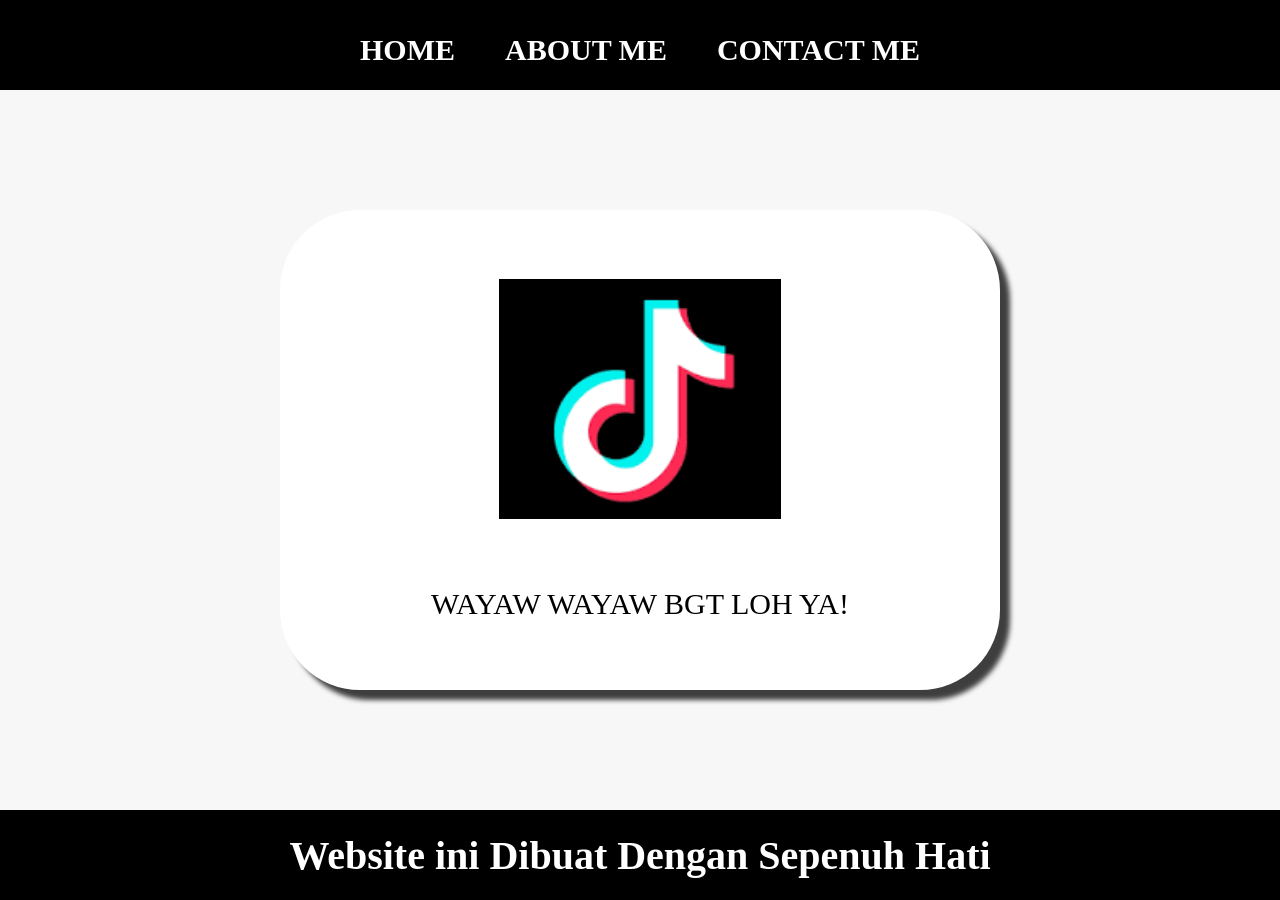
==== website-pertama/index.html @ c2db1232 "Add files via upload" ====
<html>

<head>
    <title>Web Niuniu</title>
    <link rel="stylesheet" href="style.css" />
</head>

<body>
    <div class="container">
        <!-- NAVIGATION BAR-->
        <div class="container-navbar">
            <ul class="ul-navbar">
                <li class="li-navbar">
                    <a href="#" class="a-navbar">HOME</a>
                </li>
                <li class="li-navbar">
                    <a href="about.html" class="a-navbar">ABOUT ME</a>
                </li>
                <li class="li-navbar">
                    <a href="contact.html" class="a-navbar">CONTACT ME</a>
                </li>
            </ul>
        </div>
        <!-- NAVIGATION BAR SELESAI -->

        <!-- CONTENT 1 -->
        <div class="container-content">
            <a href="https://www.tiktok.com/@nihus_nii?_r=1&_t=ZS-985E5A8cLcw" 
             class="a-content">
                <img src="tiktok.png" class="img-content" />
                <p>WAYAW WAYAW BGT LOH YA!</p>
            </a>

        </div>
        <!-- CONTENT 1 END -->

        <!-- FOOTER -->
        <div class="container-footer">
            <h1 class="h1-footer">Website ini Dibuat Dengan Sepenuh Hati</h1>
        </div>
        <!-- FOOTER END -->
</body>
</div>

</html>
---- website-pertama/style.css ----
*, 
html {
  margin: 0;
  padding: 0;
}

.container {}

.container-navbar {
    background-color: black;
    width: 100%;
    height: 10vh;
}

.ul-navbar {
  display: flex;
  height: 100px;
  justify-content: center;
  align-items: center;
}

.li-navbar {
  list-style-type: none;
  padding: 20px;
  margin: 5px;
  color: white;
  font-size: 30px;
}

.li-navbar:hover {
background-color: maroon;
transition: .5s ease-in-out;
transition-delay: .3s
border-radius: 8px;
} 

.a-navbar {
  color: white;
  text-decoration: none;
  font-weight: 800;
}

.container-content {
  background-color: #f7f7f7;
  display: flex;
  justify-content: center;
  align-items: center;
  height: 80vh;
}

.a-content {
  background-color: white;
  color: black;
  text-decoration: none;
  font-size: 30px;
  width: 720px;
  height: 480px;
  display: flex;
  flex-direction: column;
  justify-content: space-evenly;
  align-items: center;
  border-radius: 80px;
  box-shadow: 10px 10px 5px 0px rgba(0,0,0,0.75);
-webkit-box-shadow: 10px 10px 5px 0px rgba(0,0,0,0.75);
-moz-box-shadow: 10px 10px 5px 0px rgba(0,0,0,0.75);
}

.img-content {
height: 50%;
widht: 50%;
}

.container-footer {
  background-color: black;
  display: flex;
  justify-content: center;
  align-items: center;
  height: 10vh;
}

.h1-footer {
  font-size: 40px;
  color: white;
}
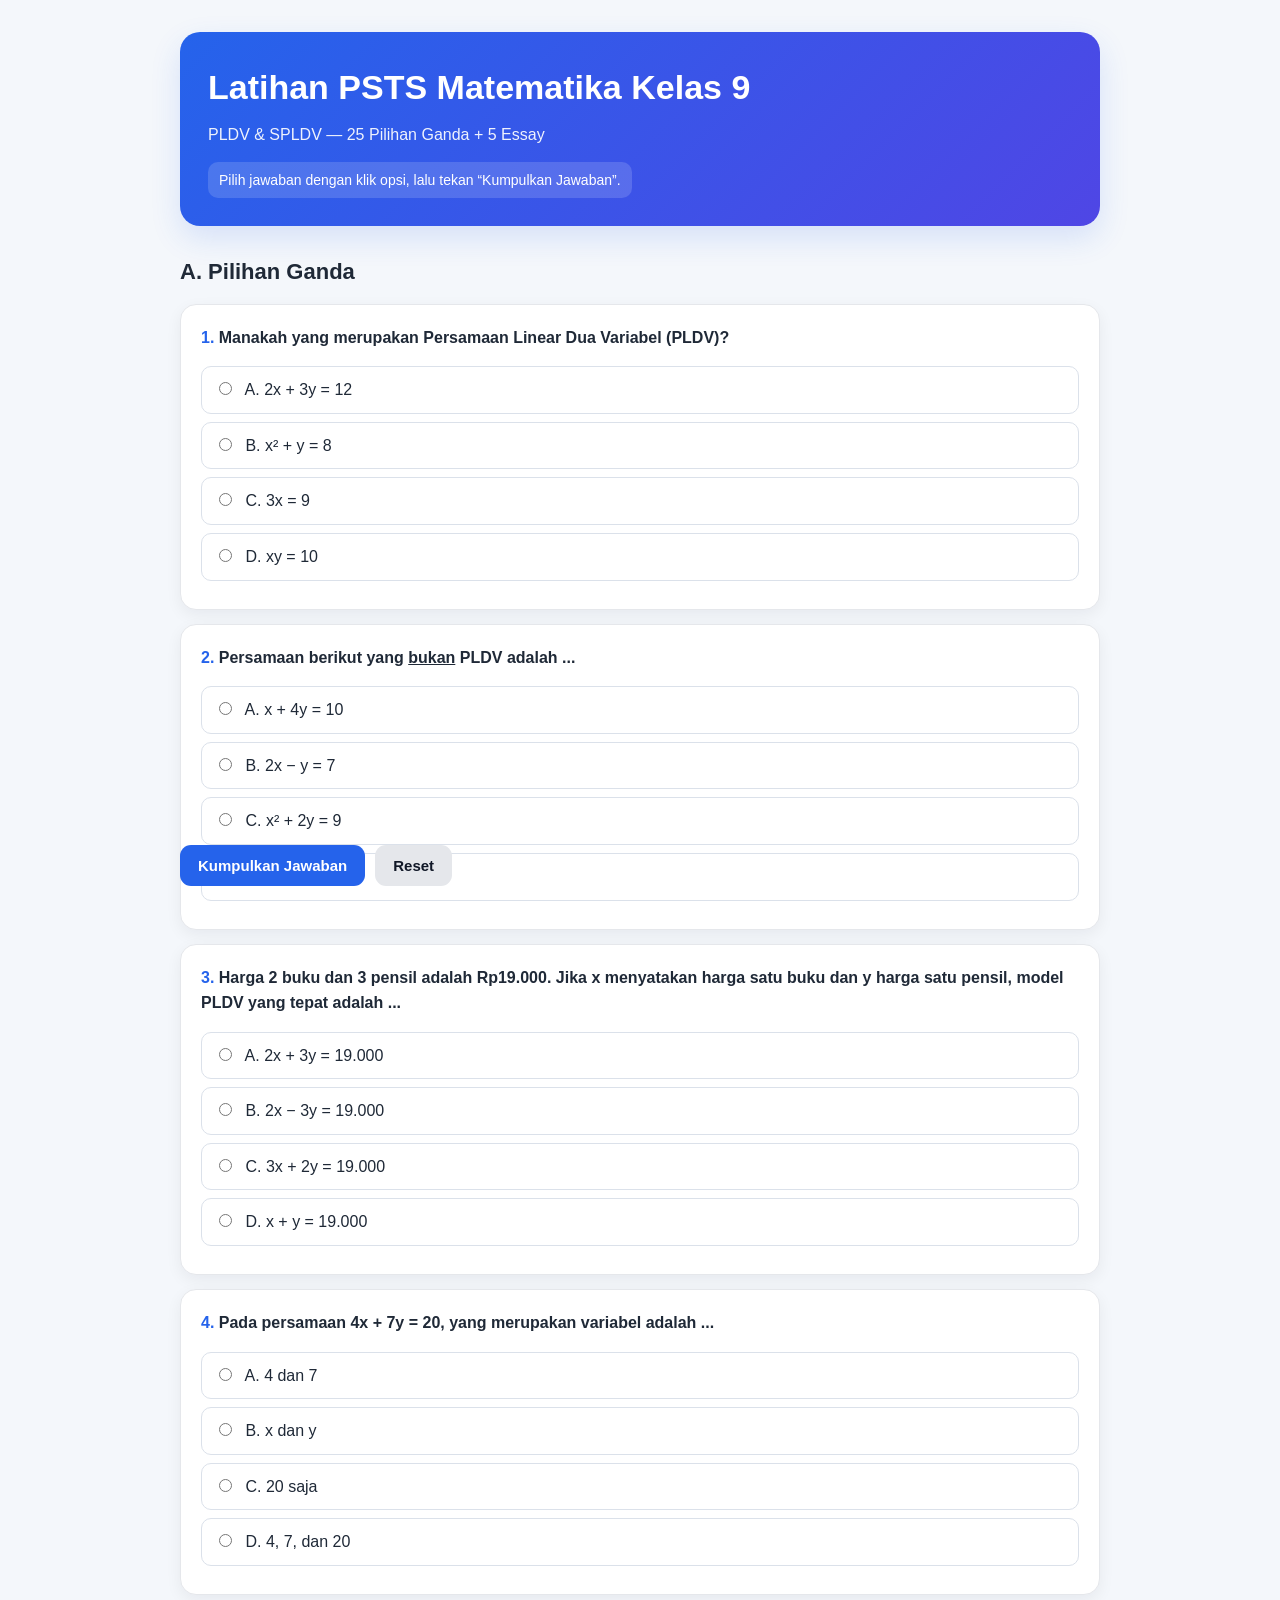
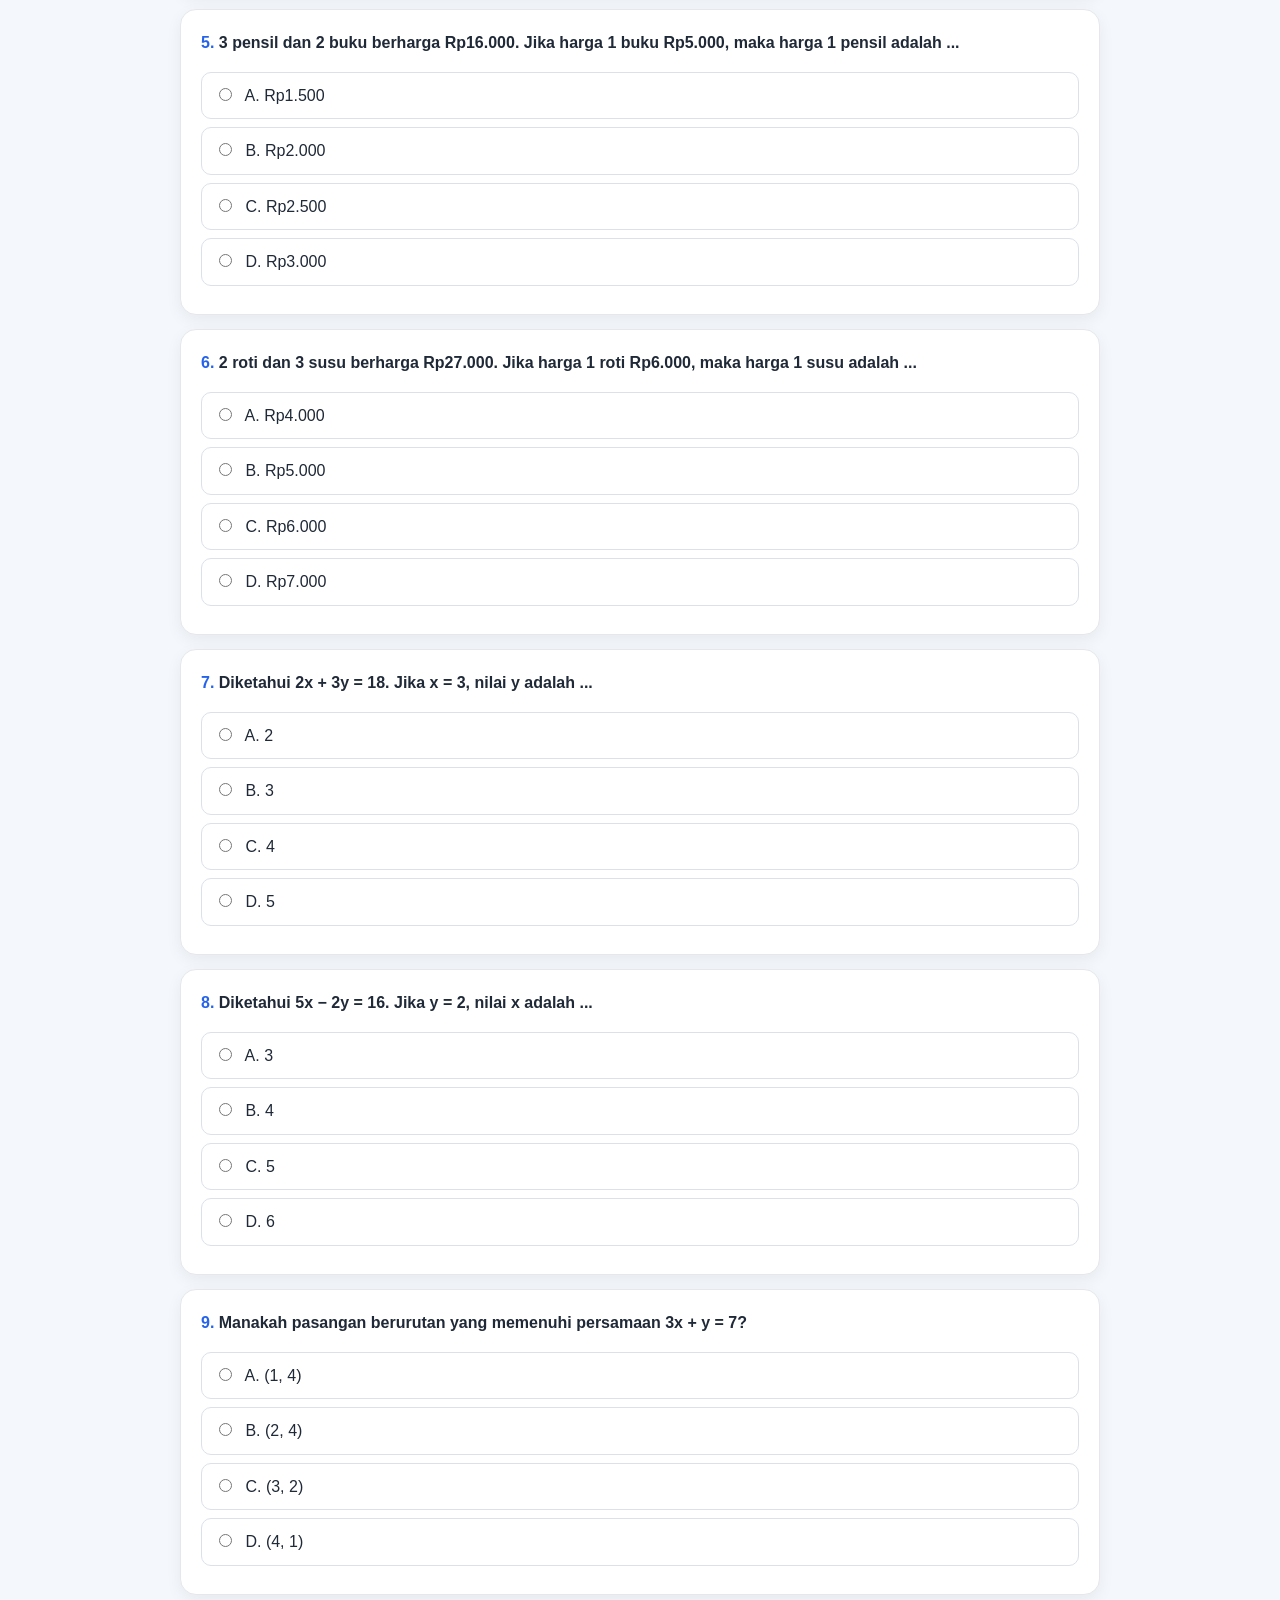
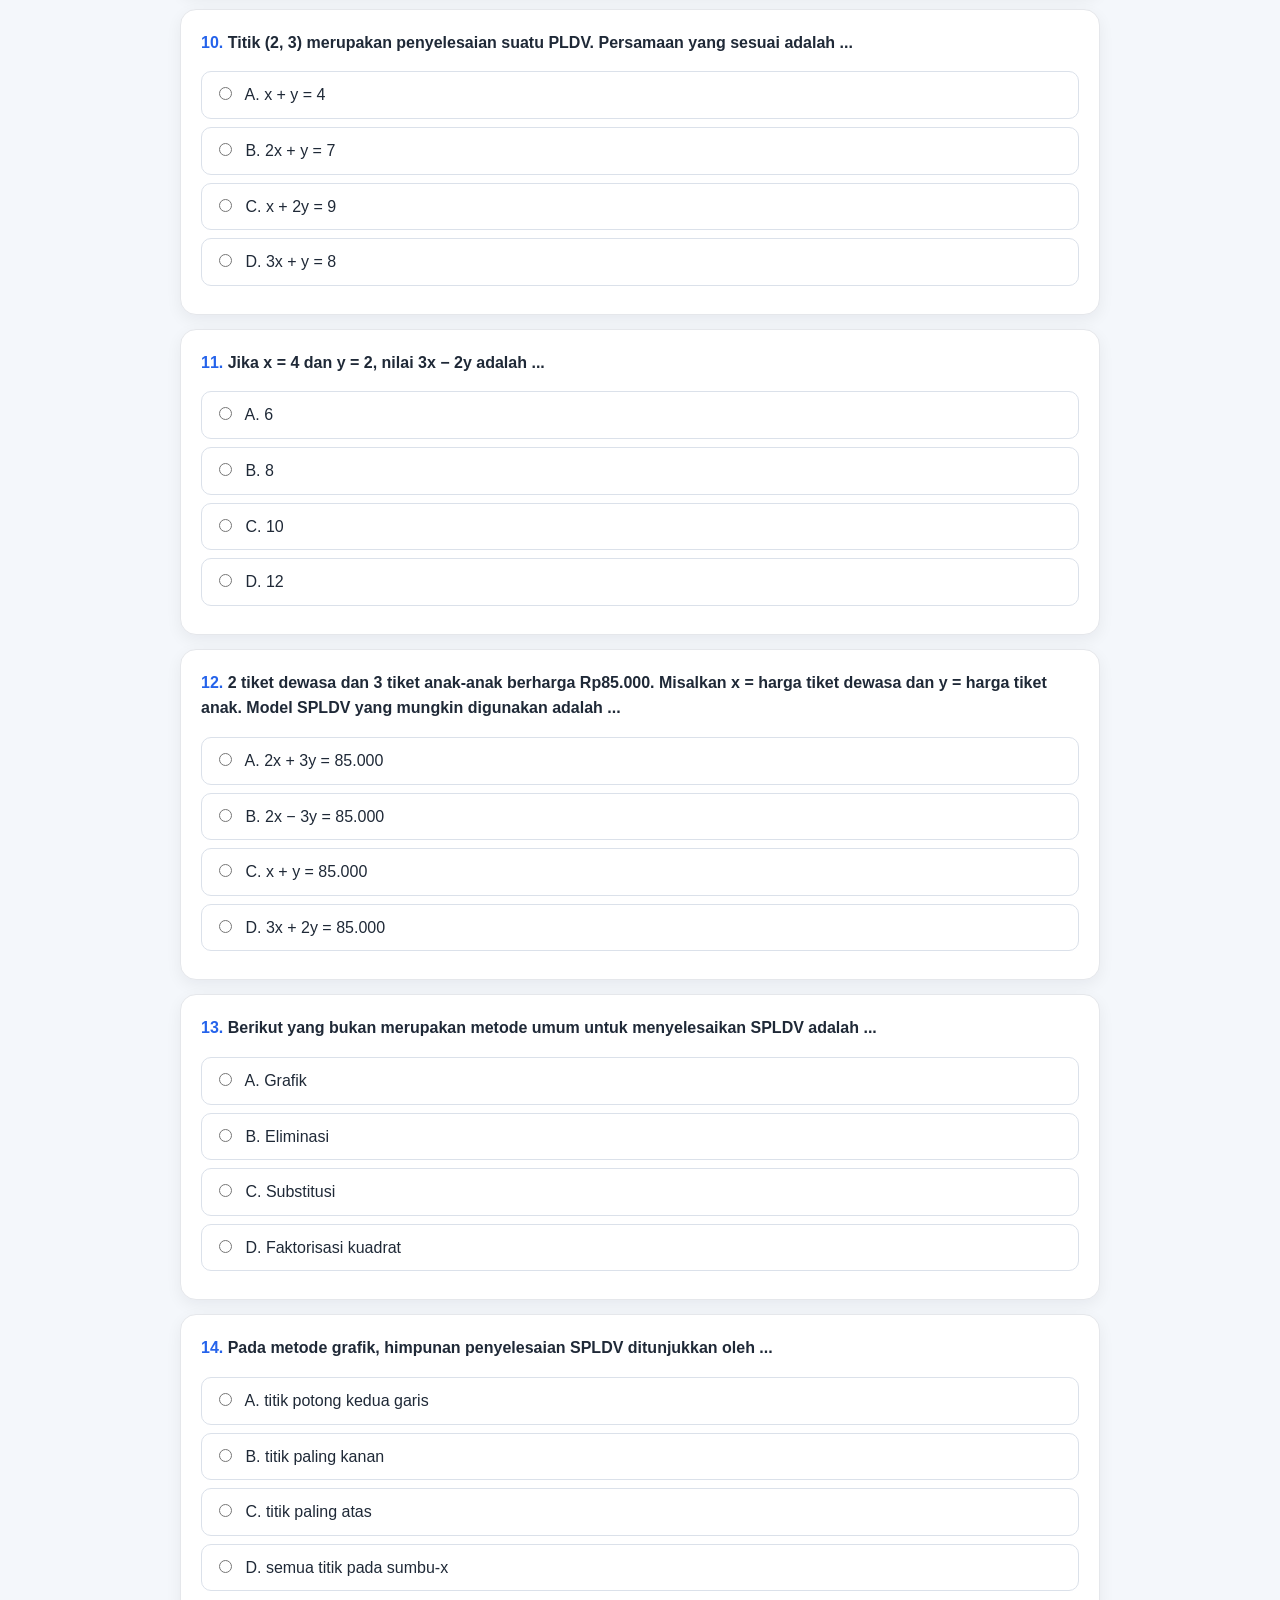
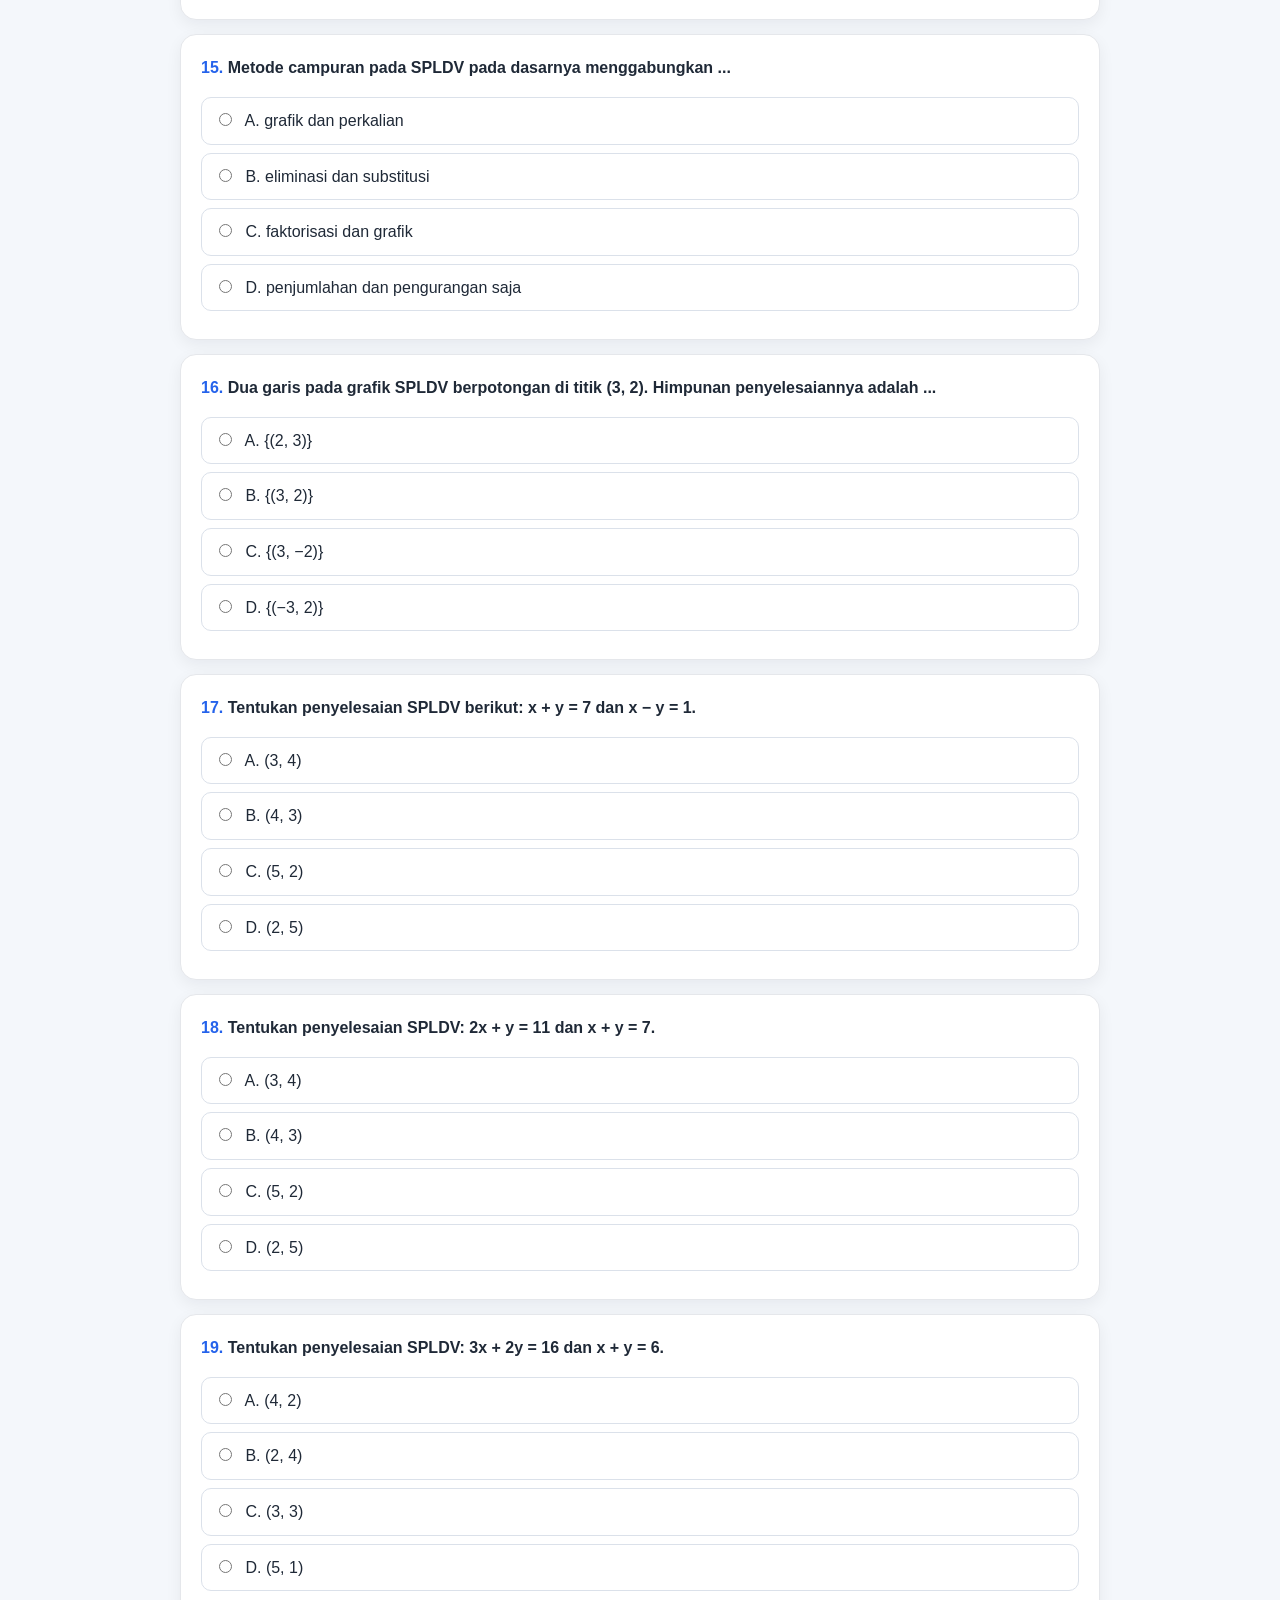
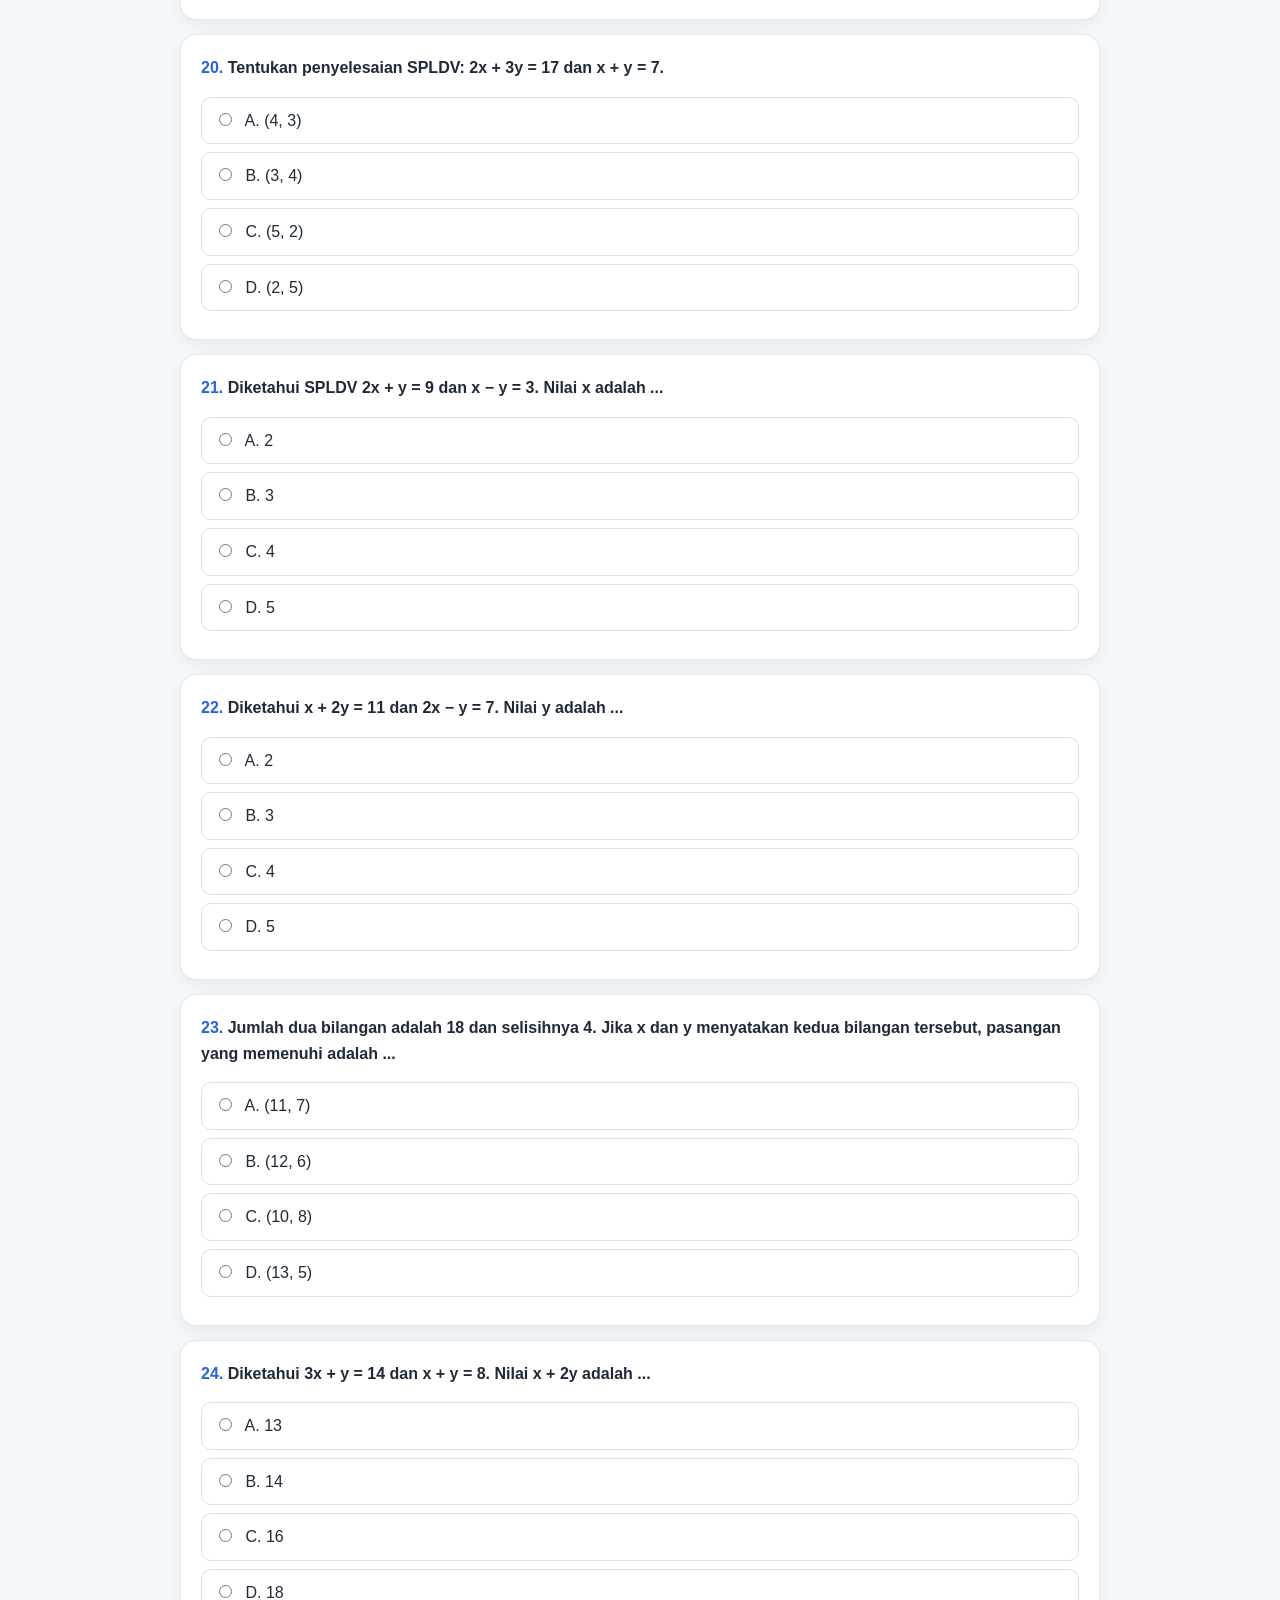
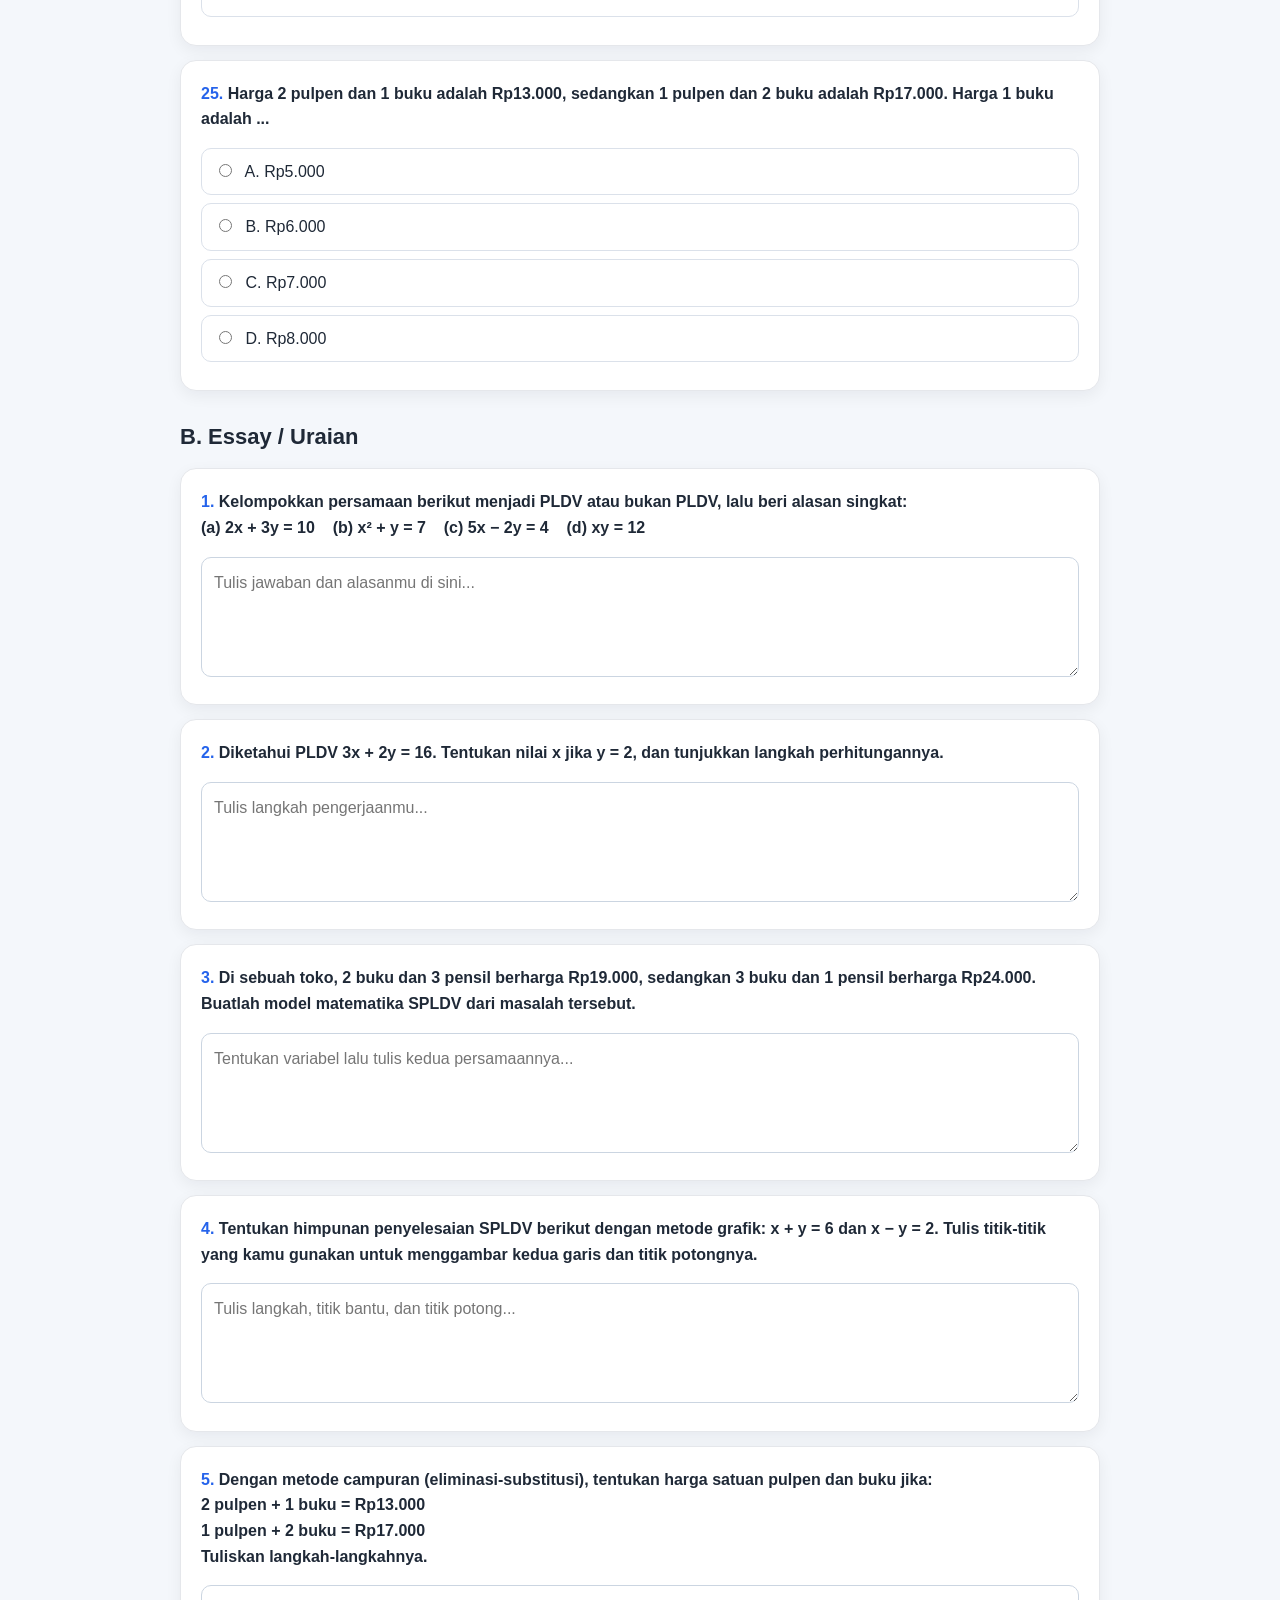
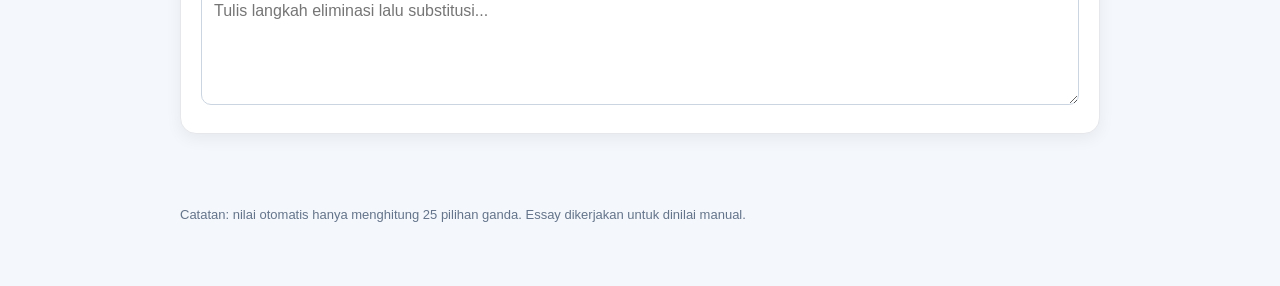
==== commit e7403aae: "Add files via upload" ====
--- a/website-pertama/index.html
+++ b/website-pertama/index.html
@@ -1,45 +1,413 @@
-<html>
-
+<!DOCTYPE html>
+<html lang="id">
 <head>
-    <title>Web Niuniu</title>
-    <link rel="stylesheet" href="style.css" />
+<meta charset="UTF-8">
+<meta name="viewport" content="width=device-width, initial-scale=1.0">
+<title>Latihan PSTS Matematika Kelas 9 — PLDV & SPLDV</title>
+<style>
+    * { box-sizing: border-box; }
+    body {
+        margin: 0;
+        font-family: Arial, Helvetica, sans-serif;
+        background: #f4f7fb;
+        color: #1f2937;
+        line-height: 1.6;
+    }
+    .container {
+        width: min(920px, 92%);
+        margin: 32px auto 60px;
+    }
+    .header {
+        background: linear-gradient(135deg, #2563eb, #4f46e5);
+        color: white;
+        padding: 28px;
+        border-radius: 20px;
+        box-shadow: 0 12px 30px rgba(37, 99, 235, .15);
+        margin-bottom: 22px;
+    }
+    .header h1 { margin: 0 0 8px; font-size: clamp(24px, 4vw, 34px); }
+    .header p { margin: 0; opacity: .92; }
+    .info {
+        margin-top: 14px;
+        display: inline-block;
+        padding: 7px 11px;
+        background: rgba(255,255,255,.15);
+        border-radius: 10px;
+        font-size: 14px;
+    }
+    .section-title {
+        margin: 28px 0 14px;
+        font-size: 22px;
+    }
+    .question {
+        background: white;
+        padding: 20px;
+        border-radius: 16px;
+        margin: 14px 0;
+        box-shadow: 0 5px 16px rgba(15, 23, 42, .06);
+        border: 1px solid #e5e7eb;
+    }
+    .question p { margin-top: 0; font-weight: 700; }
+    .option {
+        display: block;
+        padding: 10px 12px;
+        margin: 8px 0;
+        border: 1px solid #dbe1ea;
+        border-radius: 10px;
+        cursor: pointer;
+        transition: .15s;
+        background: #fff;
+    }
+    .option:hover { background: #f8fbff; border-color: #93c5fd; }
+    .option input { margin-right: 9px; }
+    textarea {
+        width: 100%;
+        min-height: 120px;
+        resize: vertical;
+        padding: 12px;
+        border: 1px solid #cbd5e1;
+        border-radius: 10px;
+        font: inherit;
+        outline: none;
+    }
+    textarea:focus { border-color: #2563eb; box-shadow: 0 0 0 3px rgba(37,99,235,.1); }
+    .actions {
+        display: flex;
+        gap: 10px;
+        flex-wrap: wrap;
+        margin-top: 24px;
+        position: sticky;
+        bottom: 14px;
+        z-index: 10;
+    }
+    button {
+        border: 0;
+        padding: 12px 18px;
+        border-radius: 11px;
+        font-weight: 700;
+        cursor: pointer;
+        font-size: 15px;
+    }
+    #submitBtn { background: #2563eb; color: white; }
+    #resetBtn { background: #e5e7eb; color: #111827; }
+    button:hover { filter: brightness(.97); }
+    #result {
+        display: none;
+        margin-top: 18px;
+        background: #ecfdf5;
+        border: 1px solid #a7f3d0;
+        color: #065f46;
+        padding: 18px;
+        border-radius: 14px;
+        font-weight: 700;
+    }
+    .note {
+        font-size: 13px;
+        color: #64748b;
+        margin-top: 6px;
+    }
+    .number { color: #2563eb; }
+</style>
 </head>
-
 <body>
-    <div class="container">
-        <!-- NAVIGATION BAR-->
-        <div class="container-navbar">
-            <ul class="ul-navbar">
-                <li class="li-navbar">
-                    <a href="#" class="a-navbar">HOME</a>
-                </li>
-                <li class="li-navbar">
-                    <a href="about.html" class="a-navbar">ABOUT ME</a>
-                </li>
-                <li class="li-navbar">
-                    <a href="contact.html" class="a-navbar">CONTACT ME</a>
-                </li>
-            </ul>
-        </div>
-        <!-- NAVIGATION BAR SELESAI -->
-
-        <!-- CONTENT 1 -->
-        <div class="container-content">
-            <a href="https://www.tiktok.com/@nihus_nii?_r=1&_t=ZS-985E5A8cLcw" 
-             class="a-content">
-                <img src="tiktok.png" class="img-content" />
-                <p>WAYAW WAYAW BGT LOH YA!</p>
-            </a>
-
-        </div>
-        <!-- CONTENT 1 END -->
-
-        <!-- FOOTER -->
-        <div class="container-footer">
-            <h1 class="h1-footer">Website ini Dibuat Dengan Sepenuh Hati</h1>
-        </div>
-        <!-- FOOTER END -->
+<div class="container">
+    <div class="header">
+        <h1>Latihan PSTS Matematika Kelas 9</h1>
+        <p>PLDV & SPLDV — 25 Pilihan Ganda + 5 Essay</p>
+        <div class="info">Pilih jawaban dengan klik opsi, lalu tekan “Kumpulkan Jawaban”.</div>
+    </div>
+
+    <form id="quizForm">
+        <h2 class="section-title">A. Pilihan Ganda</h2>
+
+        <div class="question">
+            <p><span class="number">1.</span> Manakah yang merupakan Persamaan Linear Dua Variabel (PLDV)?</p>
+            <label class="option"><input type="radio" name="q1" value="A"> A. 2x + 3y = 12</label>
+            <label class="option"><input type="radio" name="q1" value="B"> B. x² + y = 8</label>
+            <label class="option"><input type="radio" name="q1" value="C"> C. 3x = 9</label>
+            <label class="option"><input type="radio" name="q1" value="D"> D. xy = 10</label>
+        </div>
+
+        <div class="question">
+            <p><span class="number">2.</span> Persamaan berikut yang <u>bukan</u> PLDV adalah ...</p>
+            <label class="option"><input type="radio" name="q2" value="A"> A. x + 4y = 10</label>
+            <label class="option"><input type="radio" name="q2" value="B"> B. 2x − y = 7</label>
+            <label class="option"><input type="radio" name="q2" value="C"> C. x² + 2y = 9</label>
+            <label class="option"><input type="radio" name="q2" value="D"> D. 5x + 3y = 15</label>
+        </div>
+
+        <div class="question">
+            <p><span class="number">3.</span> Harga 2 buku dan 3 pensil adalah Rp19.000. Jika x menyatakan harga satu buku dan y harga satu pensil, model PLDV yang tepat adalah ...</p>
+            <label class="option"><input type="radio" name="q3" value="A"> A. 2x + 3y = 19.000</label>
+            <label class="option"><input type="radio" name="q3" value="B"> B. 2x − 3y = 19.000</label>
+            <label class="option"><input type="radio" name="q3" value="C"> C. 3x + 2y = 19.000</label>
+            <label class="option"><input type="radio" name="q3" value="D"> D. x + y = 19.000</label>
+        </div>
+
+        <div class="question">
+            <p><span class="number">4.</span> Pada persamaan 4x + 7y = 20, yang merupakan variabel adalah ...</p>
+            <label class="option"><input type="radio" name="q4" value="A"> A. 4 dan 7</label>
+            <label class="option"><input type="radio" name="q4" value="B"> B. x dan y</label>
+            <label class="option"><input type="radio" name="q4" value="C"> C. 20 saja</label>
+            <label class="option"><input type="radio" name="q4" value="D"> D. 4, 7, dan 20</label>
+        </div>
+
+        <div class="question">
+            <p><span class="number">5.</span> 3 pensil dan 2 buku berharga Rp16.000. Jika harga 1 buku Rp5.000, maka harga 1 pensil adalah ...</p>
+            <label class="option"><input type="radio" name="q5" value="A"> A. Rp1.500</label>
+            <label class="option"><input type="radio" name="q5" value="B"> B. Rp2.000</label>
+            <label class="option"><input type="radio" name="q5" value="C"> C. Rp2.500</label>
+            <label class="option"><input type="radio" name="q5" value="D"> D. Rp3.000</label>
+        </div>
+
+        <div class="question">
+            <p><span class="number">6.</span> 2 roti dan 3 susu berharga Rp27.000. Jika harga 1 roti Rp6.000, maka harga 1 susu adalah ...</p>
+            <label class="option"><input type="radio" name="q6" value="A"> A. Rp4.000</label>
+            <label class="option"><input type="radio" name="q6" value="B"> B. Rp5.000</label>
+            <label class="option"><input type="radio" name="q6" value="C"> C. Rp6.000</label>
+            <label class="option"><input type="radio" name="q6" value="D"> D. Rp7.000</label>
+        </div>
+
+        <div class="question">
+            <p><span class="number">7.</span> Diketahui 2x + 3y = 18. Jika x = 3, nilai y adalah ...</p>
+            <label class="option"><input type="radio" name="q7" value="A"> A. 2</label>
+            <label class="option"><input type="radio" name="q7" value="B"> B. 3</label>
+            <label class="option"><input type="radio" name="q7" value="C"> C. 4</label>
+            <label class="option"><input type="radio" name="q7" value="D"> D. 5</label>
+        </div>
+
+        <div class="question">
+            <p><span class="number">8.</span> Diketahui 5x − 2y = 16. Jika y = 2, nilai x adalah ...</p>
+            <label class="option"><input type="radio" name="q8" value="A"> A. 3</label>
+            <label class="option"><input type="radio" name="q8" value="B"> B. 4</label>
+            <label class="option"><input type="radio" name="q8" value="C"> C. 5</label>
+            <label class="option"><input type="radio" name="q8" value="D"> D. 6</label>
+        </div>
+
+        <div class="question">
+            <p><span class="number">9.</span> Manakah pasangan berurutan yang memenuhi persamaan 3x + y = 7?</p>
+            <label class="option"><input type="radio" name="q9" value="A"> A. (1, 4)</label>
+            <label class="option"><input type="radio" name="q9" value="B"> B. (2, 4)</label>
+            <label class="option"><input type="radio" name="q9" value="C"> C. (3, 2)</label>
+            <label class="option"><input type="radio" name="q9" value="D"> D. (4, 1)</label>
+        </div>
+
+        <div class="question">
+            <p><span class="number">10.</span> Titik (2, 3) merupakan penyelesaian suatu PLDV. Persamaan yang sesuai adalah ...</p>
+            <label class="option"><input type="radio" name="q10" value="A"> A. x + y = 4</label>
+            <label class="option"><input type="radio" name="q10" value="B"> B. 2x + y = 7</label>
+            <label class="option"><input type="radio" name="q10" value="C"> C. x + 2y = 9</label>
+            <label class="option"><input type="radio" name="q10" value="D"> D. 3x + y = 8</label>
+        </div>
+
+        <div class="question">
+            <p><span class="number">11.</span> Jika x = 4 dan y = 2, nilai 3x − 2y adalah ...</p>
+            <label class="option"><input type="radio" name="q11" value="A"> A. 6</label>
+            <label class="option"><input type="radio" name="q11" value="B"> B. 8</label>
+            <label class="option"><input type="radio" name="q11" value="C"> C. 10</label>
+            <label class="option"><input type="radio" name="q11" value="D"> D. 12</label>
+        </div>
+
+        <div class="question">
+            <p><span class="number">12.</span> 2 tiket dewasa dan 3 tiket anak-anak berharga Rp85.000. Misalkan x = harga tiket dewasa dan y = harga tiket anak. Model SPLDV yang mungkin digunakan adalah ...</p>
+            <label class="option"><input type="radio" name="q12" value="A"> A. 2x + 3y = 85.000</label>
+            <label class="option"><input type="radio" name="q12" value="B"> B. 2x − 3y = 85.000</label>
+            <label class="option"><input type="radio" name="q12" value="C"> C. x + y = 85.000</label>
+            <label class="option"><input type="radio" name="q12" value="D"> D. 3x + 2y = 85.000</label>
+        </div>
+
+        <div class="question">
+            <p><span class="number">13.</span> Berikut yang bukan merupakan metode umum untuk menyelesaikan SPLDV adalah ...</p>
+            <label class="option"><input type="radio" name="q13" value="A"> A. Grafik</label>
+            <label class="option"><input type="radio" name="q13" value="B"> B. Eliminasi</label>
+            <label class="option"><input type="radio" name="q13" value="C"> C. Substitusi</label>
+            <label class="option"><input type="radio" name="q13" value="D"> D. Faktorisasi kuadrat</label>
+        </div>
+
+        <div class="question">
+            <p><span class="number">14.</span> Pada metode grafik, himpunan penyelesaian SPLDV ditunjukkan oleh ...</p>
+            <label class="option"><input type="radio" name="q14" value="A"> A. titik potong kedua garis</label>
+            <label class="option"><input type="radio" name="q14" value="B"> B. titik paling kanan</label>
+            <label class="option"><input type="radio" name="q14" value="C"> C. titik paling atas</label>
+            <label class="option"><input type="radio" name="q14" value="D"> D. semua titik pada sumbu-x</label>
+        </div>
+
+        <div class="question">
+            <p><span class="number">15.</span> Metode campuran pada SPLDV pada dasarnya menggabungkan ...</p>
+            <label class="option"><input type="radio" name="q15" value="A"> A. grafik dan perkalian</label>
+            <label class="option"><input type="radio" name="q15" value="B"> B. eliminasi dan substitusi</label>
+            <label class="option"><input type="radio" name="q15" value="C"> C. faktorisasi dan grafik</label>
+            <label class="option"><input type="radio" name="q15" value="D"> D. penjumlahan dan pengurangan saja</label>
+        </div>
+
+        <div class="question">
+            <p><span class="number">16.</span> Dua garis pada grafik SPLDV berpotongan di titik (3, 2). Himpunan penyelesaiannya adalah ...</p>
+            <label class="option"><input type="radio" name="q16" value="A"> A. {(2, 3)}</label>
+            <label class="option"><input type="radio" name="q16" value="B"> B. {(3, 2)}</label>
+            <label class="option"><input type="radio" name="q16" value="C"> C. {(3, −2)}</label>
+            <label class="option"><input type="radio" name="q16" value="D"> D. {(−3, 2)}</label>
+        </div>
+
+        <div class="question">
+            <p><span class="number">17.</span> Tentukan penyelesaian SPLDV berikut: x + y = 7 dan x − y = 1.</p>
+            <label class="option"><input type="radio" name="q17" value="A"> A. (3, 4)</label>
+            <label class="option"><input type="radio" name="q17" value="B"> B. (4, 3)</label>
+            <label class="option"><input type="radio" name="q17" value="C"> C. (5, 2)</label>
+            <label class="option"><input type="radio" name="q17" value="D"> D. (2, 5)</label>
+        </div>
+
+        <div class="question">
+            <p><span class="number">18.</span> Tentukan penyelesaian SPLDV: 2x + y = 11 dan x + y = 7.</p>
+            <label class="option"><input type="radio" name="q18" value="A"> A. (3, 4)</label>
+            <label class="option"><input type="radio" name="q18" value="B"> B. (4, 3)</label>
+            <label class="option"><input type="radio" name="q18" value="C"> C. (5, 2)</label>
+            <label class="option"><input type="radio" name="q18" value="D"> D. (2, 5)</label>
+        </div>
+
+        <div class="question">
+            <p><span class="number">19.</span> Tentukan penyelesaian SPLDV: 3x + 2y = 16 dan x + y = 6.</p>
+            <label class="option"><input type="radio" name="q19" value="A"> A. (4, 2)</label>
+            <label class="option"><input type="radio" name="q19" value="B"> B. (2, 4)</label>
+            <label class="option"><input type="radio" name="q19" value="C"> C. (3, 3)</label>
+            <label class="option"><input type="radio" name="q19" value="D"> D. (5, 1)</label>
+        </div>
+
+        <div class="question">
+            <p><span class="number">20.</span> Tentukan penyelesaian SPLDV: 2x + 3y = 17 dan x + y = 7.</p>
+            <label class="option"><input type="radio" name="q20" value="A"> A. (4, 3)</label>
+            <label class="option"><input type="radio" name="q20" value="B"> B. (3, 4)</label>
+            <label class="option"><input type="radio" name="q20" value="C"> C. (5, 2)</label>
+            <label class="option"><input type="radio" name="q20" value="D"> D. (2, 5)</label>
+        </div>
+
+        <div class="question">
+            <p><span class="number">21.</span> Diketahui SPLDV 2x + y = 9 dan x − y = 3. Nilai x adalah ...</p>
+            <label class="option"><input type="radio" name="q21" value="A"> A. 2</label>
+            <label class="option"><input type="radio" name="q21" value="B"> B. 3</label>
+            <label class="option"><input type="radio" name="q21" value="C"> C. 4</label>
+            <label class="option"><input type="radio" name="q21" value="D"> D. 5</label>
+        </div>
+
+        <div class="question">
+            <p><span class="number">22.</span> Diketahui x + 2y = 11 dan 2x − y = 7. Nilai y adalah ...</p>
+            <label class="option"><input type="radio" name="q22" value="A"> A. 2</label>
+            <label class="option"><input type="radio" name="q22" value="B"> B. 3</label>
+            <label class="option"><input type="radio" name="q22" value="C"> C. 4</label>
+            <label class="option"><input type="radio" name="q22" value="D"> D. 5</label>
+        </div>
+
+        <div class="question">
+            <p><span class="number">23.</span> Jumlah dua bilangan adalah 18 dan selisihnya 4. Jika x dan y menyatakan kedua bilangan tersebut, pasangan yang memenuhi adalah ...</p>
+            <label class="option"><input type="radio" name="q23" value="A"> A. (11, 7)</label>
+            <label class="option"><input type="radio" name="q23" value="B"> B. (12, 6)</label>
+            <label class="option"><input type="radio" name="q23" value="C"> C. (10, 8)</label>
+            <label class="option"><input type="radio" name="q23" value="D"> D. (13, 5)</label>
+        </div>
+
+        <div class="question">
+            <p><span class="number">24.</span> Diketahui 3x + y = 14 dan x + y = 8. Nilai x + 2y adalah ...</p>
+            <label class="option"><input type="radio" name="q24" value="A"> A. 13</label>
+            <label class="option"><input type="radio" name="q24" value="B"> B. 14</label>
+            <label class="option"><input type="radio" name="q24" value="C"> C. 16</label>
+            <label class="option"><input type="radio" name="q24" value="D"> D. 18</label>
+        </div>
+
+        <div class="question">
+            <p><span class="number">25.</span> Harga 2 pulpen dan 1 buku adalah Rp13.000, sedangkan 1 pulpen dan 2 buku adalah Rp17.000. Harga 1 buku adalah ...</p>
+            <label class="option"><input type="radio" name="q25" value="A"> A. Rp5.000</label>
+            <label class="option"><input type="radio" name="q25" value="B"> B. Rp6.000</label>
+            <label class="option"><input type="radio" name="q25" value="C"> C. Rp7.000</label>
+            <label class="option"><input type="radio" name="q25" value="D"> D. Rp8.000</label>
+        </div>
+
+        <h2 class="section-title">B. Essay / Uraian</h2>
+
+        <div class="question">
+            <p><span class="number">1.</span> Kelompokkan persamaan berikut menjadi PLDV atau bukan PLDV, lalu beri alasan singkat:<br>
+            (a) 2x + 3y = 10 &nbsp;&nbsp; (b) x² + y = 7 &nbsp;&nbsp; (c) 5x − 2y = 4 &nbsp;&nbsp; (d) xy = 12</p>
+            <textarea name="e1" placeholder="Tulis jawaban dan alasanmu di sini..."></textarea>
+        </div>
+
+        <div class="question">
+            <p><span class="number">2.</span> Diketahui PLDV 3x + 2y = 16. Tentukan nilai x jika y = 2, dan tunjukkan langkah perhitungannya.</p>
+            <textarea name="e2" placeholder="Tulis langkah pengerjaanmu..."></textarea>
+        </div>
+
+        <div class="question">
+            <p><span class="number">3.</span> Di sebuah toko, 2 buku dan 3 pensil berharga Rp19.000, sedangkan 3 buku dan 1 pensil berharga Rp24.000. Buatlah model matematika SPLDV dari masalah tersebut.</p>
+            <textarea name="e3" placeholder="Tentukan variabel lalu tulis kedua persamaannya..."></textarea>
+        </div>
+
+        <div class="question">
+            <p><span class="number">4.</span> Tentukan himpunan penyelesaian SPLDV berikut dengan metode grafik: x + y = 6 dan x − y = 2. Tulis titik-titik yang kamu gunakan untuk menggambar kedua garis dan titik potongnya.</p>
+            <textarea name="e4" placeholder="Tulis langkah, titik bantu, dan titik potong..."></textarea>
+        </div>
+
+        <div class="question">
+            <p><span class="number">5.</span> Dengan metode campuran (eliminasi-substitusi), tentukan harga satuan pulpen dan buku jika:
+            <br>2 pulpen + 1 buku = Rp13.000
+            <br>1 pulpen + 2 buku = Rp17.000
+            <br>Tuliskan langkah-langkahnya.</p>
+            <textarea name="e5" placeholder="Tulis langkah eliminasi lalu substitusi..."></textarea>
+        </div>
+
+        <div class="actions">
+            <button type="button" id="submitBtn" onclick="gradeQuiz()">Kumpulkan Jawaban</button>
+            <button type="reset" id="resetBtn" onclick="resetResult()">Reset</button>
+        </div>
+        <div id="result"></div>
+        <p class="note">Catatan: nilai otomatis hanya menghitung 25 pilihan ganda. Essay dikerjakan untuk dinilai manual.</p>
+    </form>
+</div>
+
+<script>
+(function () {
+    // Kunci jawaban disimpan di JavaScript dan tidak ditampilkan di halaman.
+    // Penilaian hanya menghasilkan skor, bukan daftar jawaban benar.
+    const answerKey = [
+        "A","C","A","B","B",
+        "B","C","B","A","B",
+        "B","A","D","A","B",
+        "B","B","B","A","A",
+        "C","B","A","A","C"
+    ];
+
+    window.gradeQuiz = function () {
+        let score = 0;
+        let answered = 0;
+
+        for (let i = 1; i <= 25; i++) {
+            const selected = document.querySelector(`input[name="q${i}"]:checked`);
+            if (selected) {
+                answered++;
+                if (selected.value === answerKey[i - 1]) score++;
+            }
+        }
+
+        const result = document.getElementById("result");
+        result.style.display = "block";
+        result.innerHTML = `
+            <div>Hasil sementara</div>
+            <div style="font-size:26px; margin-top:4px;">${score} / 25 benar</div>
+            <div style="font-weight:600; margin-top:5px;">
+                Nilai pilihan ganda: ${(score / 25 * 100).toFixed(0)}
+                &nbsp;•&nbsp; Terjawab: ${answered}/25
+            </div>
+            <div style="font-weight:500; margin-top:7px;">
+                Kunci jawaban tidak ditampilkan. Essay belum dinilai otomatis.
+            </div>
+        `;
+        result.scrollIntoView({ behavior: "smooth", block: "center" });
+    };
+
+    window.resetResult = function () {
+        setTimeout(() => {
+            const result = document.getElementById("result");
+            result.style.display = "none";
+            result.innerHTML = "";
+        }, 0);
+    };
+})();
+</script>
 </body>
-</div>
-
 </html>
